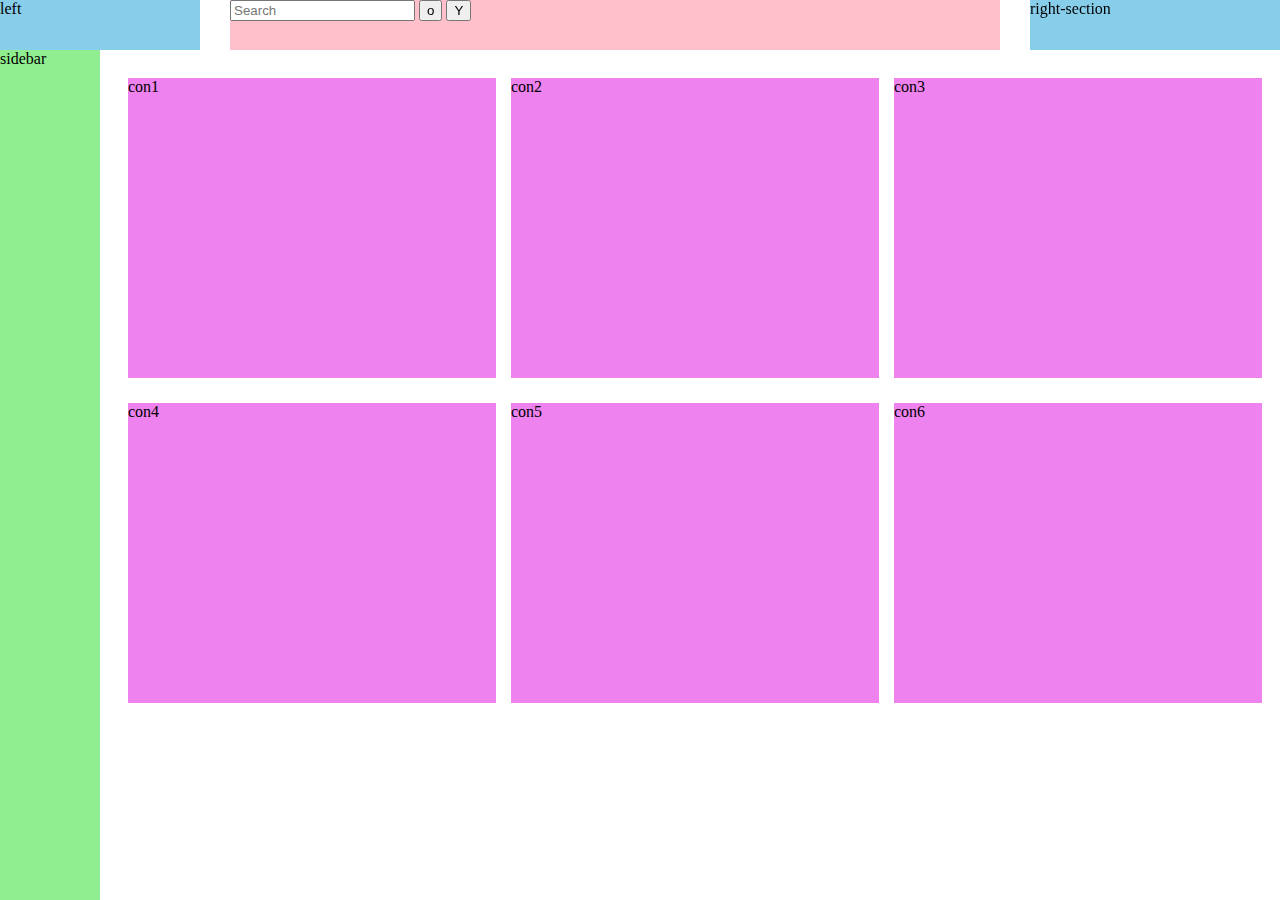
==== youTube clone/youtube.html @ 124746cc "youtube layout" ====
<!DOCTYPE html>
<html lang="en">
<head>
    <meta charset="UTF-8">
    <meta name="viewport" content="width=device-width, initial-scale=1.0">
    <title>youTube Clone</title>
    <link rel="stylesheet" href="styles/general.css">
    <link rel="stylesheet" href="styles/header.css">
    <link rel="stylesheet" href="styles/sidebar.css">
</head>
<body class="body">
    <div class="header-container">
        <div class="left-section">left</div>
        <div class="center-section">
            <input class="search-bar" type="text" placeholder="Search">
            <button class="search-button">o</button>
            <button class="voice-search-button">Y</button>
        </div>
        <div class="right-section">right-section</div>
    </div>
    <div class="sidebar-container">
         sidebar
    </div>
    <div class="content-container">
       <div style="background-color: violet; height: 300px;">con1</div>
       <div style="background-color: violet; height: 300px;">con2</div>
       <div style="background-color: violet; height: 300px;">con3</div>
       <div style="background-color: violet; height: 300px;">con4</div>
       <div style="background-color: violet; height: 300px;">con5</div>
       <div style="background-color: violet; height: 300px;">con6</div>
    </div>
</body>
</html>
---- youTube clone/styles/general.css ----
.body{
    padding-left: 120px;
    padding-top: 70px;
    padding-right: 10px;
    padding-bottom: 1000pxs;
}
.content-container{
    display: grid;
    grid-template-columns: 1fr 1fr 1fr;
    column-gap: 15px;
    row-gap: 25px;
}
---- youTube clone/styles/header.css ----
.header-container{
    display: flex;
    flex-direction: row;   
    height: 50px;
    position: fixed;
    right: 0;
    left: 0;
    top: 0;
}
.left-section{
    background-color: skyblue;
    width: 200px;
}
.center-section{
    background-color: pink;
    flex: 1;
    margin-left: 30px;
    margin-right: 30px;
}
.search-bar{
    
}
.right-section{
    background-color: skyblue;
    width: 250px;
}
---- youTube clone/styles/sidebar.css ----
.sidebar-container{
    display: flex;
    flex-direction: column;
    position: fixed;
    background-color: lightgreen;
    top: 50px;
    left: 0px;
    width: 100px;
    bottom: 0px;
}
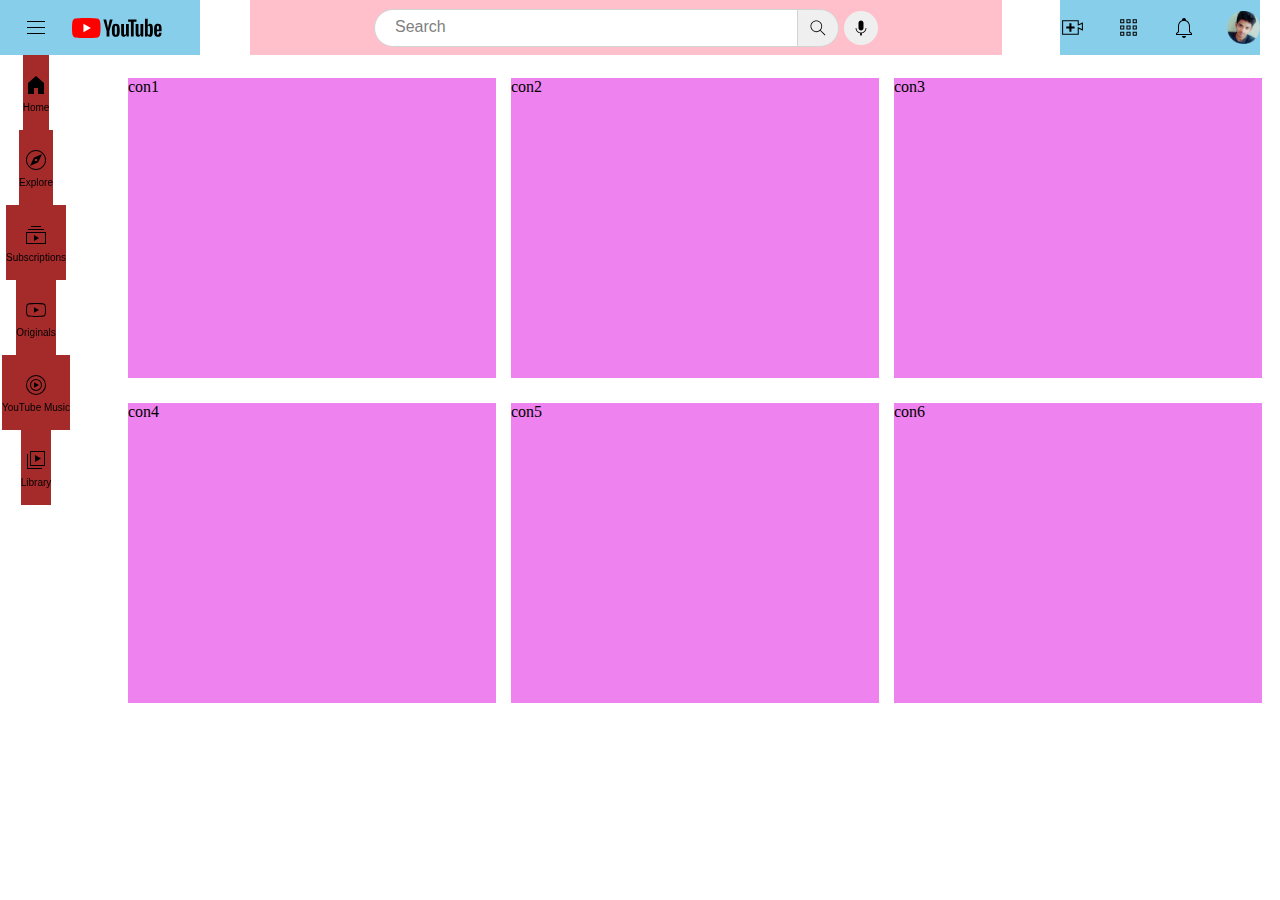
==== commit 4d77d890: "partial sidebar" ====
--- a/youTube clone/youtube.html
+++ b/youTube clone/youtube.html
@@ -10,16 +10,59 @@
 </head>
 <body class="body">
     <div class="header-container">
-        <div class="left-section">left</div>
+        <div class="left-section">
+            <img class="hamburger-img" src="icons/hamburger-menu.svg" alt="0">
+            <img class="youtube-logo" src="icons/youtube-logo.svg" alt="y">
+        </div>
         <div class="center-section">
             <input class="search-bar" type="text" placeholder="Search">
-            <button class="search-button">o</button>
-            <button class="voice-search-button">Y</button>
+            <button class="search-button">
+                <img class="search-icon" src="icons/search.svg" alt="o">
+            </button>
+            <button class="voice-search-button">
+                <img class="voice-search-icon" src="icons/voice-search-icon.svg" alt="Y">
+            </button>
         </div>
-        <div class="right-section">right-section</div>
+        <div class="right-section">
+            <div>
+                <img class="upload-icon" src="icons/upload.svg" alt="u">
+            </div>
+            <div>
+                <img class="apps-icon" src="icons/youtube-apps.svg" alt="">
+            </div>
+            <div>
+                <img class="notification-icon" src="icons/notifications.svg" alt="">
+            </div>
+            <div>
+                <img class="dp" src="profiles/logo.png" alt="">
+            </div>
+        </div>
     </div>
     <div class="sidebar-container">
-         sidebar
+         <div class="sidebar-sub-container">
+            <img class="sidebar-icons" src="icons/home.svg" alt="h">
+            <div>Home</div>
+         </div>
+         <div class="sidebar-sub-container">
+            <img class="sidebar-icons" src="icons/explore.svg" alt="e">
+            <div>Explore</div>
+         </div>
+         <div class="sidebar-sub-container">
+            <img class="sidebar-icons" src="icons/subscriptions.svg" alt="s">
+            <div>Subscriptions</div>
+         </div>
+         <div class="sidebar-sub-container">
+            <img class="sidebar-icons" src="icons/originals.svg" alt="o">
+            <div>Originals</div>
+         </div>
+         <div class="sidebar-sub-container">
+            <img class="sidebar-icons" src="icons/youtube-music.svg" alt="ym">
+            <div>YouTube Music</div>
+         </div>
+         <div class="sidebar-sub-container">
+            <img class="sidebar-icons" src="icons/library.svg" alt="l">
+            <div>Library</div>
+         </div>    
     </div>
     <div class="content-container">
        <div style="background-color: violet; height: 300px;">con1</div>
--- a/youTube clone/styles/header.css
+++ b/youTube clone/styles/header.css
@@ -1,26 +1,104 @@
 .header-container{
     display: flex;
     flex-direction: row;   
-    height: 50px;
+    height: 55px;
     position: fixed;
     right: 0;
     left: 0;
     top: 0;
+    z-index: 100;
 }
 .left-section{
+    display: flex;
+    flex-direction: row;
     background-color: skyblue;
     width: 200px;
+    align-items: center;
+}
+.hamburger-img{
+    height: 24px;
+    margin-left: 24px;
+    margin-right: 24px;
+}
+.youtube-logo{
+    height: 20px;
 }
 .center-section{
+    display: flex;
     background-color: pink;
     flex: 1;
-    margin-left: 30px;
+    margin-left: 50px;
     margin-right: 30px;
+    align-items: center;
+    justify-content: center;
+
 }
 .search-bar{
-    
+    height: 34px;
+    width: 400px;
+    border-radius: 30px 0px 0px 30px;
+    border: solid;
+    border-color: lightgray;
+    border-width: 1px;
+    padding-left: 20px;
 }
+.search-bar::placeholder{
+    font-family: Arial, Helvetica, sans-serif;
+    font-weight: 500;
+    font-size: medium;
+    color: grey;
+}
+.search-button{
+    height: 38px;
+    width: 42px;
+    border-radius: 0px 20px 20px 0px;
+    border: solid;
+    border-color: lightgray;
+    border-width: 1px;
+    margin-left: -1px;
+}
+.search-icon{
+    height: 20px;
+    vertical-align: middle;
+}
+.voice-search-button{
+    height: 34px;
+    width: 34px;
+    border-radius: 100px;
+    border: none;
+    padding-left: 0px;
+    padding-right: 0px;
+    margin-left: 5px;
+}
+.voice-search-icon{
+    height: 20px;
+    vertical-align: middle;
+}
+
 .right-section{
+    display: flex;
+    flex-direction: row;
     background-color: skyblue;
-    width: 250px;
-}+    width: 200px;
+    justify-content: space-between;
+    align-items: center;
+    margin-left: 28px;
+    margin-right: 20px;
+    flex-shrink: 0;
+}
+.upload-icon{
+    height: 25px;
+    vertical-align: middle;
+}
+.apps-icon{
+    height: 25px;
+    vertical-align: middle;
+}
+.notification-icon{
+    height: 24px;
+    vertical-align: middle;
+}
+.dp{
+    height: 33px;
+    vertical-align: middle;
+}
--- a/youTube clone/styles/sidebar.css
+++ b/youTube clone/styles/sidebar.css
@@ -2,9 +2,32 @@
     display: flex;
     flex-direction: column;
     position: fixed;
-    background-color: lightgreen;
-    top: 50px;
+    top: 55px;
     left: 0px;
-    width: 100px;
+    width: 72px;
     bottom: 0px;
+    z-index: 150;
+    height: 450px;
+    align-items: center;
+    justify-content: center;
+}
+.sidebar-sub-container{
+    display: flex;
+    flex-direction: column;
+    background-color: brown;
+    height: 75px;
+    justify-content: center;
+    align-items: center;
+}
+.sidebar-sub-container:hover{
+    background-color: lightgray;
+}
+.sidebar-icons{
+    height: 24px;
+    margin-bottom: 5px;
+}
+.sidebar-sub-container div{
+    font-family: Arial, Helvetica, sans-serif;
+    font-size: 10px;
+    font-weight: 500;
 }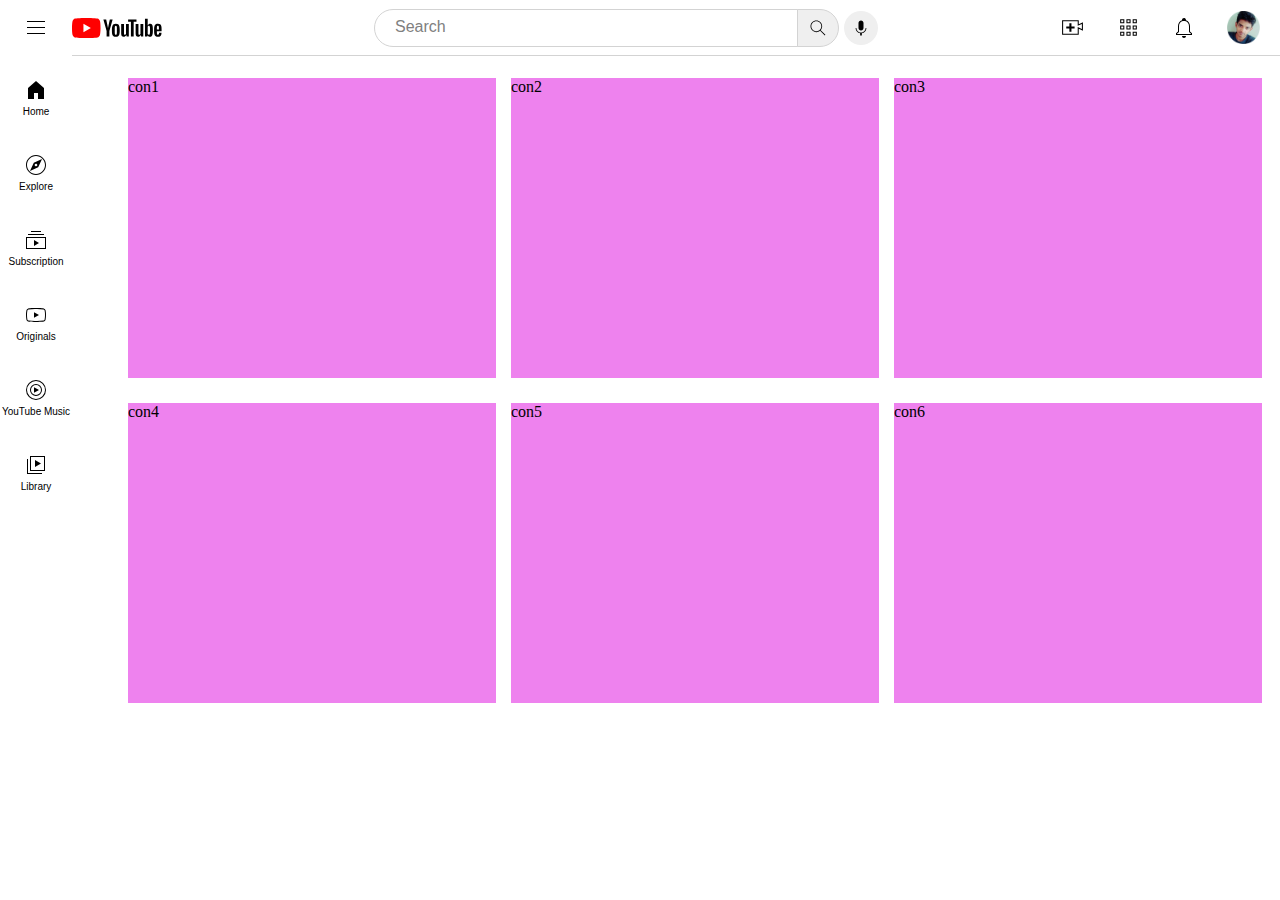
==== commit aef8aa84: "header and sidebar done" ====
--- a/youTube clone/youtube.html
+++ b/youTube clone/youtube.html
@@ -40,27 +40,27 @@
     </div>
     <div class="sidebar-container">
          <div class="sidebar-sub-container">
-            <img class="sidebar-icons" src="icons/home.svg" alt="h">
+            <img src="icons/home.svg">
             <div>Home</div>
          </div>
          <div class="sidebar-sub-container">
-            <img class="sidebar-icons" src="icons/explore.svg" alt="e">
+            <img src="icons/explore.svg">
             <div>Explore</div>
          </div>
          <div class="sidebar-sub-container">
-            <img class="sidebar-icons" src="icons/subscriptions.svg" alt="s">
-            <div>Subscriptions</div>
+            <img src="icons/subscriptions.svg">
+            <div>Subscription</div>
          </div>
          <div class="sidebar-sub-container">
-            <img class="sidebar-icons" src="icons/originals.svg" alt="o">
+            <img src="icons/originals.svg">
             <div>Originals</div>
          </div>
          <div class="sidebar-sub-container">
-            <img class="sidebar-icons" src="icons/youtube-music.svg" alt="ym">
+            <img src="icons/youtube-music.svg">
             <div>YouTube Music</div>
          </div>
          <div class="sidebar-sub-container">
-            <img class="sidebar-icons" src="icons/library.svg" alt="l">
+            <img src="icons/library.svg">
             <div>Library</div>
          </div>    
     </div>
--- a/youTube clone/styles/header.css
+++ b/youTube clone/styles/header.css
@@ -7,11 +7,13 @@
     left: 0;
     top: 0;
     z-index: 100;
+    border-bottom-width: 1px;
+    border-bottom-style: solid;
+    border-bottom-color: lightgray;
 }
 .left-section{
     display: flex;
     flex-direction: row;
-    background-color: skyblue;
     width: 200px;
     align-items: center;
 }
@@ -19,13 +21,14 @@
     height: 24px;
     margin-left: 24px;
     margin-right: 24px;
+    cursor: pointer;
 }
 .youtube-logo{
     height: 20px;
+    cursor: pointer;
 }
 .center-section{
     display: flex;
-    background-color: pink;
     flex: 1;
     margin-left: 50px;
     margin-right: 30px;
@@ -56,6 +59,7 @@
     border-color: lightgray;
     border-width: 1px;
     margin-left: -1px;
+    cursor: pointer;
 }
 .search-icon{
     height: 20px;
@@ -69,6 +73,7 @@
     padding-left: 0px;
     padding-right: 0px;
     margin-left: 5px;
+    cursor: pointer;
 }
 .voice-search-icon{
     height: 20px;
@@ -78,7 +83,6 @@
 .right-section{
     display: flex;
     flex-direction: row;
-    background-color: skyblue;
     width: 200px;
     justify-content: space-between;
     align-items: center;
@@ -89,16 +93,20 @@
 .upload-icon{
     height: 25px;
     vertical-align: middle;
+    cursor: pointer;
 }
 .apps-icon{
     height: 25px;
     vertical-align: middle;
+    cursor: pointer;
 }
 .notification-icon{
     height: 24px;
     vertical-align: middle;
+    cursor: pointer;
 }
 .dp{
     height: 33px;
     vertical-align: middle;
+    cursor: pointer;
 }
--- a/youTube clone/styles/sidebar.css
+++ b/youTube clone/styles/sidebar.css
@@ -1,5 +1,6 @@
 .sidebar-container{
     display: flex;
+    background-color: white;
     flex-direction: column;
     position: fixed;
     top: 55px;
@@ -7,27 +8,26 @@
     width: 72px;
     bottom: 0px;
     z-index: 150;
-    height: 450px;
-    align-items: center;
-    justify-content: center;
+    padding-top: 5px;
 }
 .sidebar-sub-container{
     display: flex;
     flex-direction: column;
-    background-color: brown;
     height: 75px;
     justify-content: center;
     align-items: center;
+    cursor: pointer;
 }
 .sidebar-sub-container:hover{
-    background-color: lightgray;
+    background-color: rgb(232, 232, 232); 
 }
-.sidebar-icons{
+.sidebar-sub-container img{
     height: 24px;
-    margin-bottom: 5px;
+    margin-bottom: 4px
 }
 .sidebar-sub-container div{
+    font-size: 10px;
     font-family: Arial, Helvetica, sans-serif;
-    font-size: 10px;
     font-weight: 500;
+
 }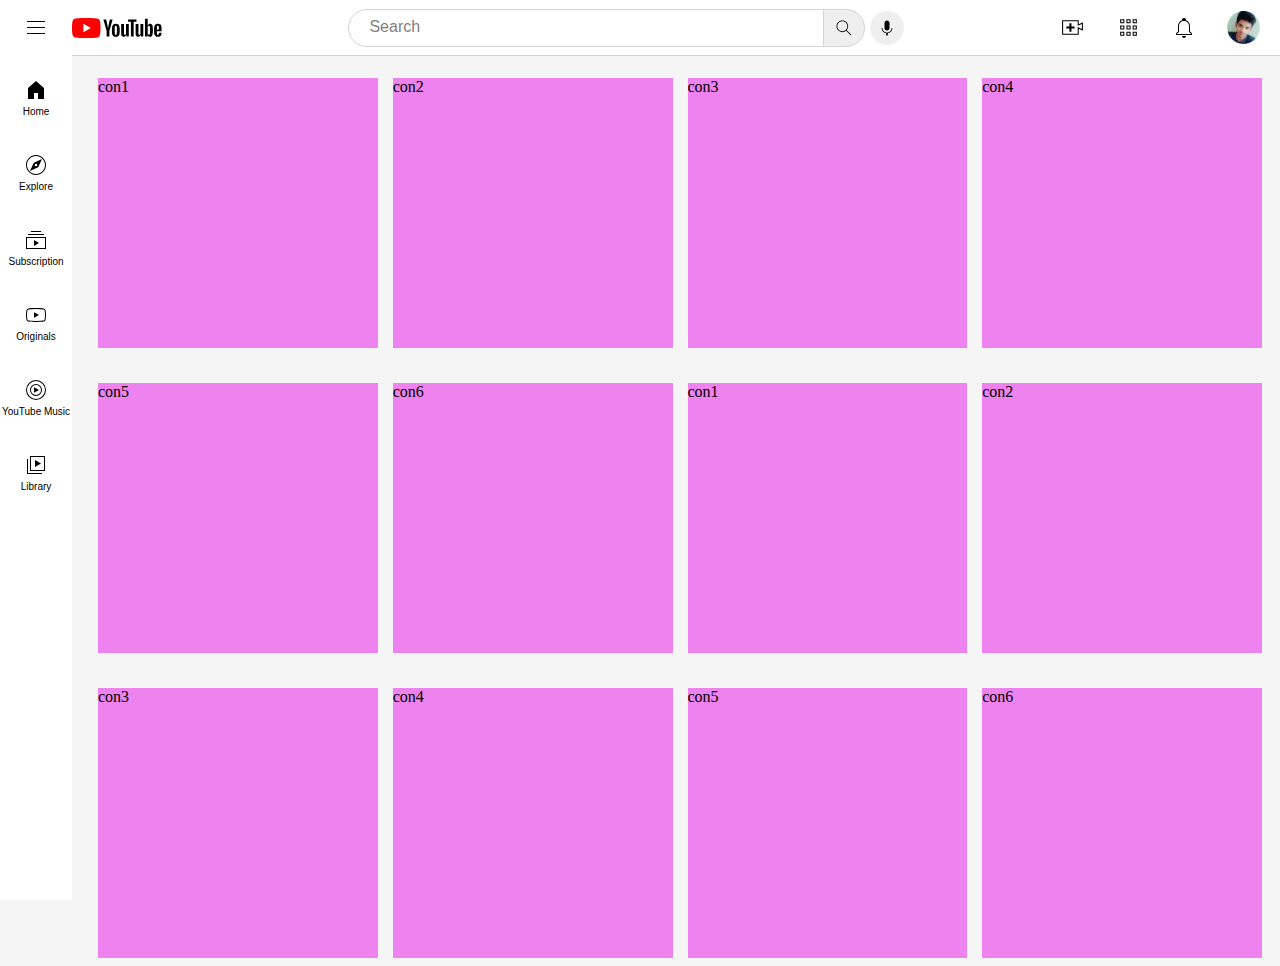
==== commit 8d1c462d: "header sidebar done" ====
--- a/youTube clone/youtube.html
+++ b/youTube clone/youtube.html
@@ -65,12 +65,18 @@
          </div>    
     </div>
     <div class="content-container">
-       <div style="background-color: violet; height: 300px;">con1</div>
-       <div style="background-color: violet; height: 300px;">con2</div>
-       <div style="background-color: violet; height: 300px;">con3</div>
-       <div style="background-color: violet; height: 300px;">con4</div>
-       <div style="background-color: violet; height: 300px;">con5</div>
-       <div style="background-color: violet; height: 300px;">con6</div>
+       <div style="background-color: violet; height: 270px;">con1</div>
+       <div style="background-color: violet; height: 270px;">con2</div>
+       <div style="background-color: violet; height: 270px;">con3</div>
+       <div style="background-color: violet; height: 270px;">con4</div>
+       <div style="background-color: violet; height: 270px;">con5</div>
+       <div style="background-color: violet; height: 270px;">con6</div>
+       <div style="background-color: violet; height: 270px;">con1</div>
+       <div style="background-color: violet; height: 270px;">con2</div>
+       <div style="background-color: violet; height: 270x;">con3</div>
+       <div style="background-color: violet; height: 270px;">con4</div>
+       <div style="background-color: violet; height: 270px;">con5</div>
+       <div style="background-color: violet; height: 270px;">con6</div>
     </div>
 </body>
 </html>--- a/youTube clone/styles/general.css
+++ b/youTube clone/styles/general.css
@@ -1,12 +1,13 @@
 .body{
-    padding-left: 120px;
+    padding-left: 90px;
     padding-top: 70px;
     padding-right: 10px;
     padding-bottom: 1000pxs;
+    background-color: rgb(245, 245, 245);
 }
 .content-container{
     display: grid;
-    grid-template-columns: 1fr 1fr 1fr;
+    grid-template-columns: 1fr 1fr 1fr 1fr;
     column-gap: 15px;
-    row-gap: 25px;
+    row-gap: 35px;
 }
--- a/youTube clone/styles/header.css
+++ b/youTube clone/styles/header.css
@@ -10,6 +10,7 @@
     border-bottom-width: 1px;
     border-bottom-style: solid;
     border-bottom-color: lightgray;
+    background-color: white;
 }
 .left-section{
     display: flex;
@@ -38,7 +39,7 @@
 }
 .search-bar{
     height: 34px;
-    width: 400px;
+    width: 60%;
     border-radius: 30px 0px 0px 30px;
     border: solid;
     border-color: lightgray;
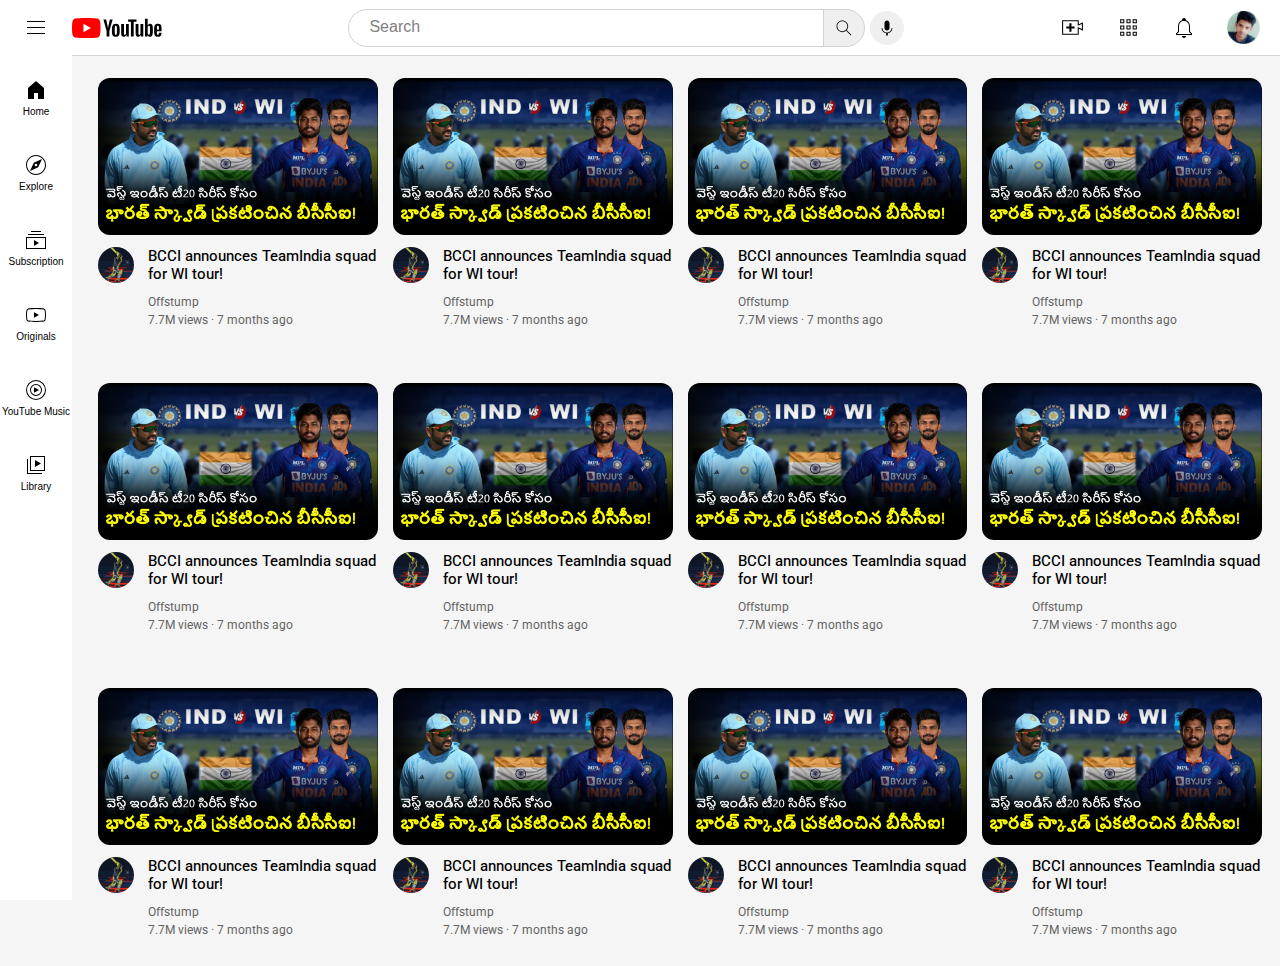
==== commit 13750b97: "same video content used" ====
--- a/youTube clone/youtube.html
+++ b/youTube clone/youtube.html
@@ -4,6 +4,9 @@
     <meta charset="UTF-8">
     <meta name="viewport" content="width=device-width, initial-scale=1.0">
     <title>youTube Clone</title>
+    <link rel="preconnect" href="https://fonts.googleapis.com">
+    <link rel="preconnect" href="https://fonts.gstatic.com" crossorigin>
+    <link href="https://fonts.googleapis.com/css2?family=Roboto:wght@400;500;700&display=swap" rel="stylesheet">
     <link rel="stylesheet" href="styles/general.css">
     <link rel="stylesheet" href="styles/header.css">
     <link rel="stylesheet" href="styles/sidebar.css">
@@ -65,18 +68,186 @@
          </div>    
     </div>
     <div class="content-container">
-       <div style="background-color: violet; height: 270px;">con1</div>
-       <div style="background-color: violet; height: 270px;">con2</div>
-       <div style="background-color: violet; height: 270px;">con3</div>
-       <div style="background-color: violet; height: 270px;">con4</div>
-       <div style="background-color: violet; height: 270px;">con5</div>
-       <div style="background-color: violet; height: 270px;">con6</div>
-       <div style="background-color: violet; height: 270px;">con1</div>
-       <div style="background-color: violet; height: 270px;">con2</div>
-       <div style="background-color: violet; height: 270x;">con3</div>
-       <div style="background-color: violet; height: 270px;">con4</div>
-       <div style="background-color: violet; height: 270px;">con5</div>
-       <div style="background-color: violet; height: 270px;">con6</div>
+       <div class="content">
+          <div class="thumbnail">
+               <img src="thumbnaills/Screenshot 2023-06-23 195400.png">
+          </div>
+          <div class="video-info">
+            <div class="channel-dp">
+                <img src="profiles/channels4_profile (2).jpg">
+            </div>
+            <div class="text-info">
+                <p class="title">BCCI announces TeamIndia squad for WI tour!</p>
+                <p class="channel-name">Offstump</p>
+                <p class="video-stats">7.7M views &#183 7 months ago </p>
+            </div>
+          </div>
+       </div>
+       <div class="content">
+                <div class="thumbnail">
+                    <img src="thumbnaills/Screenshot 2023-06-23 195400.png">
+            </div>
+            <div class="video-info">
+                <div class="channel-dp">
+                    <img src="profiles/channels4_profile (2).jpg">
+                </div>
+                <div class="text-info">
+                    <p class="title">BCCI announces TeamIndia squad for WI tour!</p>
+                    <p class="channel-name">Offstump</p>
+                    <p class="video-stats">7.7M views &#183 7 months ago </p>
+                </div>
+            </div>
+       </div>
+       <div class="content">
+                <div class="thumbnail">
+                    <img src="thumbnaills/Screenshot 2023-06-23 195400.png">
+            </div>
+            <div class="video-info">
+                <div class="channel-dp">
+                    <img src="profiles/channels4_profile (2).jpg">
+                </div>
+                <div class="text-info">
+                    <p class="title">BCCI announces TeamIndia squad for WI tour!</p>
+                    <p class="channel-name">Offstump</p>
+                    <p class="video-stats">7.7M views &#183 7 months ago </p>
+                </div>
+            </div>
+       </div>
+       <div class="content">
+                <div class="thumbnail">
+                    <img src="thumbnaills/Screenshot 2023-06-23 195400.png">
+            </div>
+            <div class="video-info">
+                <div class="channel-dp">
+                    <img src="profiles/channels4_profile (2).jpg">
+                </div>
+                <div class="text-info">
+                    <p class="title">BCCI announces TeamIndia squad for WI tour!</p>
+                    <p class="channel-name">Offstump</p>
+                    <p class="video-stats">7.7M views &#183 7 months ago </p>
+                </div>
+            </div>
+       </div>
+       <div class="content">
+                <div class="thumbnail">
+                    <img src="thumbnaills/Screenshot 2023-06-23 195400.png">
+            </div>
+            <div class="video-info">
+                <div class="channel-dp">
+                    <img src="profiles/channels4_profile (2).jpg">
+                </div>
+                <div class="text-info">
+                    <p class="title">BCCI announces TeamIndia squad for WI tour!</p>
+                    <p class="channel-name">Offstump</p>
+                    <p class="video-stats">7.7M views &#183 7 months ago </p>
+                </div>
+            </div>
+       </div>
+       <div class="content">
+                <div class="thumbnail">
+                    <img src="thumbnaills/Screenshot 2023-06-23 195400.png">
+            </div>
+            <div class="video-info">
+                <div class="channel-dp">
+                    <img src="profiles/channels4_profile (2).jpg">
+                </div>
+                <div class="text-info">
+                    <p class="title">BCCI announces TeamIndia squad for WI tour!</p>
+                    <p class="channel-name">Offstump</p>
+                    <p class="video-stats">7.7M views &#183 7 months ago </p>
+                </div>
+            </div>
+       </div>
+       <div class="content">
+                <div class="thumbnail">
+                    <img src="thumbnaills/Screenshot 2023-06-23 195400.png">
+            </div>
+            <div class="video-info">
+                <div class="channel-dp">
+                    <img src="profiles/channels4_profile (2).jpg">
+                </div>
+                <div class="text-info">
+                    <p class="title">BCCI announces TeamIndia squad for WI tour!</p>
+                    <p class="channel-name">Offstump</p>
+                    <p class="video-stats">7.7M views &#183 7 months ago </p>
+                </div>
+            </div>
+       </div>
+       <div class="content">
+                <div class="thumbnail">
+                    <img src="thumbnaills/Screenshot 2023-06-23 195400.png">
+            </div>
+            <div class="video-info">
+                <div class="channel-dp">
+                    <img src="profiles/channels4_profile (2).jpg">
+                </div>
+                <div class="text-info">
+                    <p class="title">BCCI announces TeamIndia squad for WI tour!</p>
+                    <p class="channel-name">Offstump</p>
+                    <p class="video-stats">7.7M views &#183 7 months ago </p>
+                </div>
+            </div>
+       </div>
+       <div class="content">
+                <div class="thumbnail">
+                    <img src="thumbnaills/Screenshot 2023-06-23 195400.png">
+            </div>
+            <div class="video-info">
+                <div class="channel-dp">
+                    <img src="profiles/channels4_profile (2).jpg">
+                </div>
+                <div class="text-info">
+                    <p class="title">BCCI announces TeamIndia squad for WI tour!</p>
+                    <p class="channel-name">Offstump</p>
+                    <p class="video-stats">7.7M views &#183 7 months ago </p>
+                </div>
+            </div>
+       </div>
+       <div class="content">
+                <div class="thumbnail">
+                    <img src="thumbnaills/Screenshot 2023-06-23 195400.png">
+            </div>
+            <div class="video-info">
+                <div class="channel-dp">
+                    <img src="profiles/channels4_profile (2).jpg">
+                </div>
+                <div class="text-info">
+                    <p class="title">BCCI announces TeamIndia squad for WI tour!</p>
+                    <p class="channel-name">Offstump</p>
+                    <p class="video-stats">7.7M views &#183 7 months ago </p>
+                </div>
+            </div>
+       </div>
+       <div class="content">
+                <div class="thumbnail">
+                    <img src="thumbnaills/Screenshot 2023-06-23 195400.png">
+            </div>
+            <div class="video-info">
+                <div class="channel-dp">
+                    <img src="profiles/channels4_profile (2).jpg">
+                </div>
+                <div class="text-info">
+                    <p class="title">BCCI announces TeamIndia squad for WI tour!</p>
+                    <p class="channel-name">Offstump</p>
+                    <p class="video-stats">7.7M views &#183 7 months ago </p>
+                </div>
+            </div>
+       </div>
+       <div class="content">
+                <div class="thumbnail">
+                    <img src="thumbnaills/Screenshot 2023-06-23 195400.png">
+            </div>
+            <div class="video-info">
+                <div class="channel-dp">
+                    <img src="profiles/channels4_profile (2).jpg">
+                </div>
+                <div class="text-info">
+                    <p class="title">BCCI announces TeamIndia squad for WI tour!</p>
+                    <p class="channel-name">Offstump</p>
+                    <p class="video-stats">7.7M views &#183 7 months ago </p>
+                </div>
+            </div>
+       </div>
     </div>
 </body>
 </html>--- a/youTube clone/styles/general.css
+++ b/youTube clone/styles/general.css
@@ -11,3 +11,41 @@
     column-gap: 15px;
     row-gap: 35px;
 }
+.content{
+    
+    height: 270px;
+}
+.thumbnail img{
+    width: 100%;
+    border-radius: 12px;
+    margin-bottom: 8px;
+}
+.video-info{
+    display: grid;
+    grid-template-columns: 50px 1fr; 
+}
+.channel-dp img{
+    width: 36px;
+    border-radius: 50px;
+}
+
+.title{
+    font-family: 'Roboto', sans-serif;
+    font-size: 15px;
+    font-weight: 450;
+    margin-bottom: 8px;
+    margin-top: 0px;
+}
+.channel-name{
+    font-family: 'Roboto', sans-serif;
+    font-size: 12px;
+    color: rgb(99, 99, 99);
+    margin-bottom: 4px;
+}
+.video-stats{
+    font-family: 'Roboto', sans-serif;
+    font-size: 12px;
+    color:  rgb(99, 99, 99);
+    margin-bottom: 4px;
+    margin-top: 0px;
+}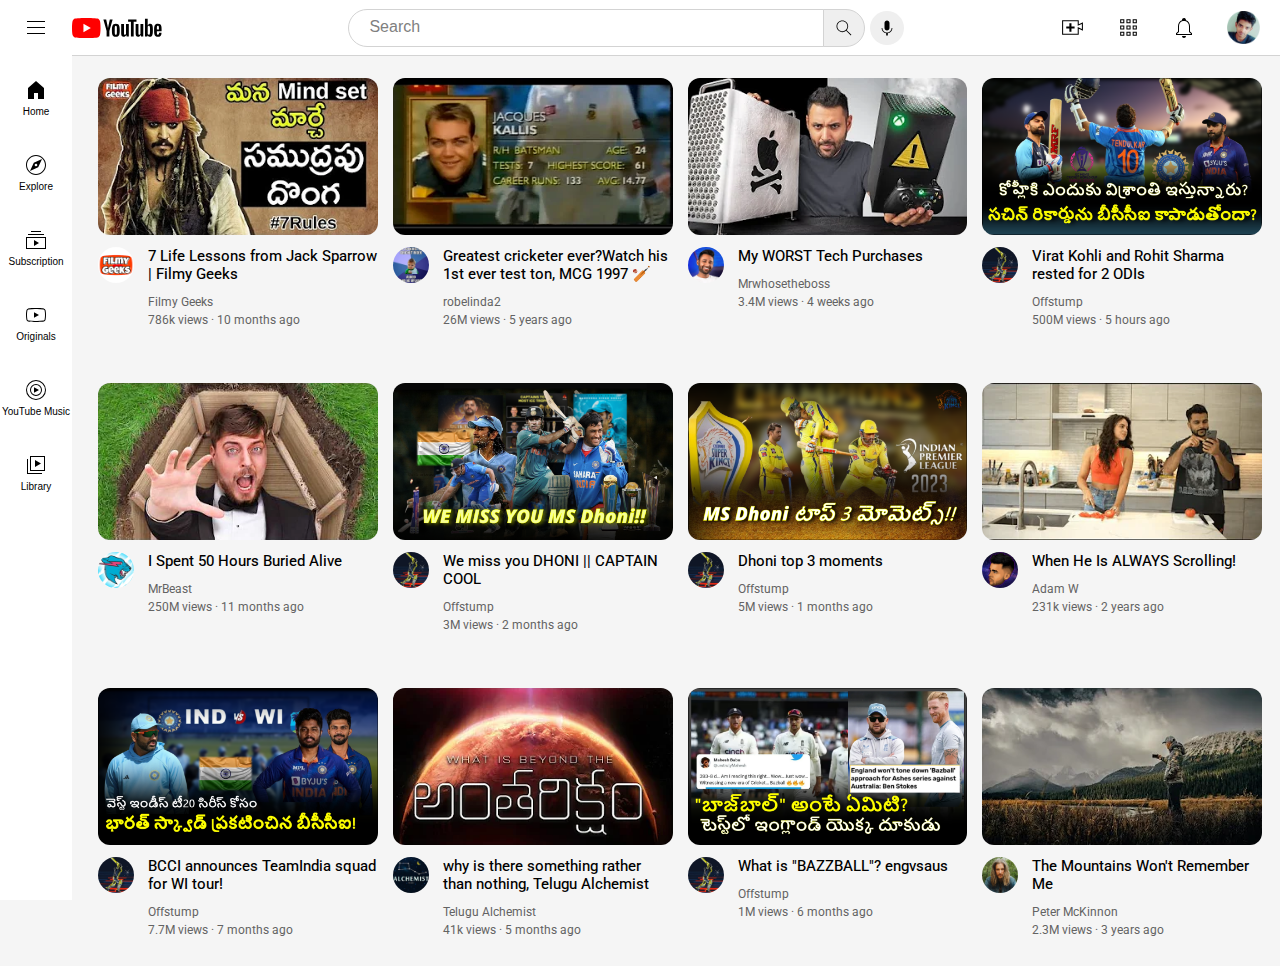
==== commit c13a1c3f: "youtube clone done" ====
--- a/youTube clone/youtube.html
+++ b/youTube clone/youtube.html
@@ -70,22 +70,127 @@
     <div class="content-container">
        <div class="content">
           <div class="thumbnail">
-               <img src="thumbnaills/Screenshot 2023-06-23 195400.png">
+               <img src="thumbnails/hqdefault.webp">
           </div>
           <div class="video-info">
             <div class="channel-dp">
-                <img src="profiles/channels4_profile (2).jpg">
+                <img src="profiles/channels4_profile.jpg">
             </div>
             <div class="text-info">
-                <p class="title">BCCI announces TeamIndia squad for WI tour!</p>
-                <p class="channel-name">Offstump</p>
-                <p class="video-stats">7.7M views &#183 7 months ago </p>
+                <p class="title">7 Life Lessons from Jack Sparrow | Filmy Geeks</p>
+                <p class="channel-name">Filmy Geeks</p>
+                <p class="video-stats">786k views &#183 10 months ago </p>
             </div>
           </div>
        </div>
        <div class="content">
                 <div class="thumbnail">
-                    <img src="thumbnaills/Screenshot 2023-06-23 195400.png">
+                    <img src="thumbnails/hqdefault (3).webp">
+            </div>
+            <div class="video-info">
+                <div class="channel-dp">
+                    <img src="profiles/unnamed (1).jpg">
+                </div>
+                <div class="text-info">
+                    <p class="title">Greatest cricketer ever?Watch his 1st ever test ton, MCG 1997 🏏</p>
+                    <p class="channel-name">robelinda2</p>
+                    <p class="video-stats">26M views &#183 5 years ago </p>
+                </div>
+            </div>
+       </div>
+       <div class="content">
+                <div class="thumbnail">
+                    <img src="thumbnails/hqdefault (1).webp">
+            </div>
+            <div class="video-info">
+                <div class="channel-dp">
+                    <img src="profiles/channels4_profile (1).jpg">
+                </div>
+                <div class="text-info">
+                    <p class="title">My WORST Tech Purchases</p>
+                    <p class="channel-name">Mrwhosetheboss</p>
+                    <p class="video-stats">3.4M views &#183 4 weeks ago </p>
+                </div>
+            </div>
+       </div>
+       <div class="content">
+                <div class="thumbnail">
+                    <img src="thumbnails/Screenshot 2023-09-20 181203.png">
+            </div>
+            <div class="video-info">
+                <div class="channel-dp">
+                    <img src="profiles/channels4_profile (2).jpg">
+                </div>
+                <div class="text-info">
+                    <p class="title">Virat Kohli and Rohit Sharma rested for 2 ODIs</p>
+                    <p class="channel-name">Offstump</p>
+                    <p class="video-stats">500M views &#183 5 hours ago </p>
+                </div>
+            </div>
+       </div>
+       <div class="content">
+                <div class="thumbnail">
+                    <img src="thumbnails/hqdefault (2).webp">
+            </div>
+            <div class="video-info">
+                <div class="channel-dp">
+                    <img src="profiles/unnamed.jpg">
+                </div>
+                <div class="text-info">
+                    <p class="title">I Spent 50 Hours Buried Alive</p>
+                    <p class="channel-name">MrBeast</p>
+                    <p class="video-stats">250M views &#183 11 months ago </p>
+                </div>
+            </div>
+       </div>
+       <div class="content">
+                <div class="thumbnail">
+                    <img src="thumbnails/Screenshot 2023-08-15 194903.png">
+            </div>
+            <div class="video-info">
+                <div class="channel-dp">
+                    <img src="profiles/channels4_profile (2).jpg">
+                </div>
+                <div class="text-info">
+                    <p class="title">We miss you DHONI || CAPTAIN COOL</p>
+                    <p class="channel-name">Offstump</p>
+                    <p class="video-stats">3M views &#183 2 months ago </p>
+                </div>
+            </div>
+       </div>
+       <div class="content">
+                <div class="thumbnail">
+                    <img src="thumbnails/Screenshot 2023-07-12 113343.png">
+            </div>
+            <div class="video-info">
+                <div class="channel-dp">
+                    <img src="profiles/channels4_profile (2).jpg">
+                </div>
+                <div class="text-info">
+                    <p class="title">Dhoni top 3 moments</p>
+                    <p class="channel-name">Offstump</p>
+                    <p class="video-stats">5M views &#183 1 months ago </p>
+                </div>
+            </div>
+       </div>
+       <div class="content">
+                <div class="thumbnail">
+                    <img src="thumbnails/hqdefault (4).webp">
+            </div>
+            <div class="video-info">
+                <div class="channel-dp">
+                    <img src="profiles/unnamed (2).jpg">
+                </div>
+                <div class="text-info">
+                    <p class="title">When He Is ALWAYS Scrolling!</p>
+                    <p class="channel-name">Adam W</p>
+                    <p class="video-stats">231k views &#183 2 years ago </p>
+                </div>
+            </div>
+       </div>
+       <div class="content">
+                <div class="thumbnail">
+                    <img src="thumbnails/Screenshot 2023-06-23 195400.png">
             </div>
             <div class="video-info">
                 <div class="channel-dp">
@@ -100,151 +205,46 @@
        </div>
        <div class="content">
                 <div class="thumbnail">
-                    <img src="thumbnaills/Screenshot 2023-06-23 195400.png">
-            </div>
-            <div class="video-info">
-                <div class="channel-dp">
-                    <img src="profiles/channels4_profile (2).jpg">
-                </div>
-                <div class="text-info">
-                    <p class="title">BCCI announces TeamIndia squad for WI tour!</p>
-                    <p class="channel-name">Offstump</p>
-                    <p class="video-stats">7.7M views &#183 7 months ago </p>
-                </div>
-            </div>
-       </div>
-       <div class="content">
-                <div class="thumbnail">
-                    <img src="thumbnaills/Screenshot 2023-06-23 195400.png">
-            </div>
-            <div class="video-info">
-                <div class="channel-dp">
-                    <img src="profiles/channels4_profile (2).jpg">
-                </div>
-                <div class="text-info">
-                    <p class="title">BCCI announces TeamIndia squad for WI tour!</p>
-                    <p class="channel-name">Offstump</p>
-                    <p class="video-stats">7.7M views &#183 7 months ago </p>
-                </div>
-            </div>
-       </div>
-       <div class="content">
-                <div class="thumbnail">
-                    <img src="thumbnaills/Screenshot 2023-06-23 195400.png">
-            </div>
-            <div class="video-info">
-                <div class="channel-dp">
-                    <img src="profiles/channels4_profile (2).jpg">
-                </div>
-                <div class="text-info">
-                    <p class="title">BCCI announces TeamIndia squad for WI tour!</p>
-                    <p class="channel-name">Offstump</p>
-                    <p class="video-stats">7.7M views &#183 7 months ago </p>
-                </div>
-            </div>
-       </div>
-       <div class="content">
-                <div class="thumbnail">
-                    <img src="thumbnaills/Screenshot 2023-06-23 195400.png">
-            </div>
-            <div class="video-info">
-                <div class="channel-dp">
-                    <img src="profiles/channels4_profile (2).jpg">
-                </div>
-                <div class="text-info">
-                    <p class="title">BCCI announces TeamIndia squad for WI tour!</p>
-                    <p class="channel-name">Offstump</p>
-                    <p class="video-stats">7.7M views &#183 7 months ago </p>
-                </div>
-            </div>
-       </div>
-       <div class="content">
-                <div class="thumbnail">
-                    <img src="thumbnaills/Screenshot 2023-06-23 195400.png">
-            </div>
-            <div class="video-info">
-                <div class="channel-dp">
-                    <img src="profiles/channels4_profile (2).jpg">
-                </div>
-                <div class="text-info">
-                    <p class="title">BCCI announces TeamIndia squad for WI tour!</p>
-                    <p class="channel-name">Offstump</p>
-                    <p class="video-stats">7.7M views &#183 7 months ago </p>
-                </div>
-            </div>
-       </div>
-       <div class="content">
-                <div class="thumbnail">
-                    <img src="thumbnaills/Screenshot 2023-06-23 195400.png">
-            </div>
-            <div class="video-info">
-                <div class="channel-dp">
-                    <img src="profiles/channels4_profile (2).jpg">
-                </div>
-                <div class="text-info">
-                    <p class="title">BCCI announces TeamIndia squad for WI tour!</p>
-                    <p class="channel-name">Offstump</p>
-                    <p class="video-stats">7.7M views &#183 7 months ago </p>
-                </div>
-            </div>
-       </div>
-       <div class="content">
-                <div class="thumbnail">
-                    <img src="thumbnaills/Screenshot 2023-06-23 195400.png">
-            </div>
-            <div class="video-info">
-                <div class="channel-dp">
-                    <img src="profiles/channels4_profile (2).jpg">
-                </div>
-                <div class="text-info">
-                    <p class="title">BCCI announces TeamIndia squad for WI tour!</p>
-                    <p class="channel-name">Offstump</p>
-                    <p class="video-stats">7.7M views &#183 7 months ago </p>
-                </div>
-            </div>
-       </div>
-       <div class="content">
-                <div class="thumbnail">
-                    <img src="thumbnaills/Screenshot 2023-06-23 195400.png">
-            </div>
-            <div class="video-info">
-                <div class="channel-dp">
-                    <img src="profiles/channels4_profile (2).jpg">
-                </div>
-                <div class="text-info">
-                    <p class="title">BCCI announces TeamIndia squad for WI tour!</p>
-                    <p class="channel-name">Offstump</p>
-                    <p class="video-stats">7.7M views &#183 7 months ago </p>
-                </div>
-            </div>
-       </div>
-       <div class="content">
-                <div class="thumbnail">
-                    <img src="thumbnaills/Screenshot 2023-06-23 195400.png">
-            </div>
-            <div class="video-info">
-                <div class="channel-dp">
-                    <img src="profiles/channels4_profile (2).jpg">
-                </div>
-                <div class="text-info">
-                    <p class="title">BCCI announces TeamIndia squad for WI tour!</p>
-                    <p class="channel-name">Offstump</p>
-                    <p class="video-stats">7.7M views &#183 7 months ago </p>
-                </div>
-            </div>
-       </div>
-       <div class="content">
-                <div class="thumbnail">
-                    <img src="thumbnaills/Screenshot 2023-06-23 195400.png">
-            </div>
-            <div class="video-info">
-                <div class="channel-dp">
-                    <img src="profiles/channels4_profile (2).jpg">
-                </div>
-                <div class="text-info">
-                    <p class="title">BCCI announces TeamIndia squad for WI tour!</p>
-                    <p class="channel-name">Offstump</p>
-                    <p class="video-stats">7.7M views &#183 7 months ago </p>
+                    <img src="thumbnails/unitlt.webp">
+            </div>
+            <div class="video-info">
+                <div class="channel-dp">
+                    <img src="profiles/unti.jpg">
+                </div>
+                <div class="text-info">
+                    <p class="title">why is there something rather than nothing, Telugu Alchemist</p>
+                    <p class="channel-name">Telugu Alchemist</p>
+                    <p class="video-stats">41k views &#183 5 months ago </p>
+                </div>
+            </div>
+       </div>
+       <div class="content">
+                <div class="thumbnail">
+                    <img src="thumbnails/Screenshot 2023-06-18 161015.png">
+            </div>
+            <div class="video-info">
+                <div class="channel-dp">
+                    <img src="profiles/channels4_profile (2).jpg">
+                </div>
+                <div class="text-info">
+                    <p class="title">What is "BAZZBALL"? engvsaus</p>
+                    <p class="channel-name">Offstump</p>
+                    <p class="video-stats">1M views &#183 6 months ago </p>
+                </div>
+            </div>
+       </div>
+       <div class="content">
+                <div class="thumbnail">
+                    <img src="thumbnails/pet.webp">
+            </div>
+            <div class="video-info">
+                <div class="channel-dp">
+                    <img src="profiles/peterofile.jpg">
+                </div>
+                <div class="text-info">
+                    <p class="title">The Mountains Won't Remember Me</p>
+                    <p class="channel-name">Peter McKinnon</p>
+                    <p class="video-stats">2.3M views &#183 3 years ago </p>
                 </div>
             </div>
        </div>
